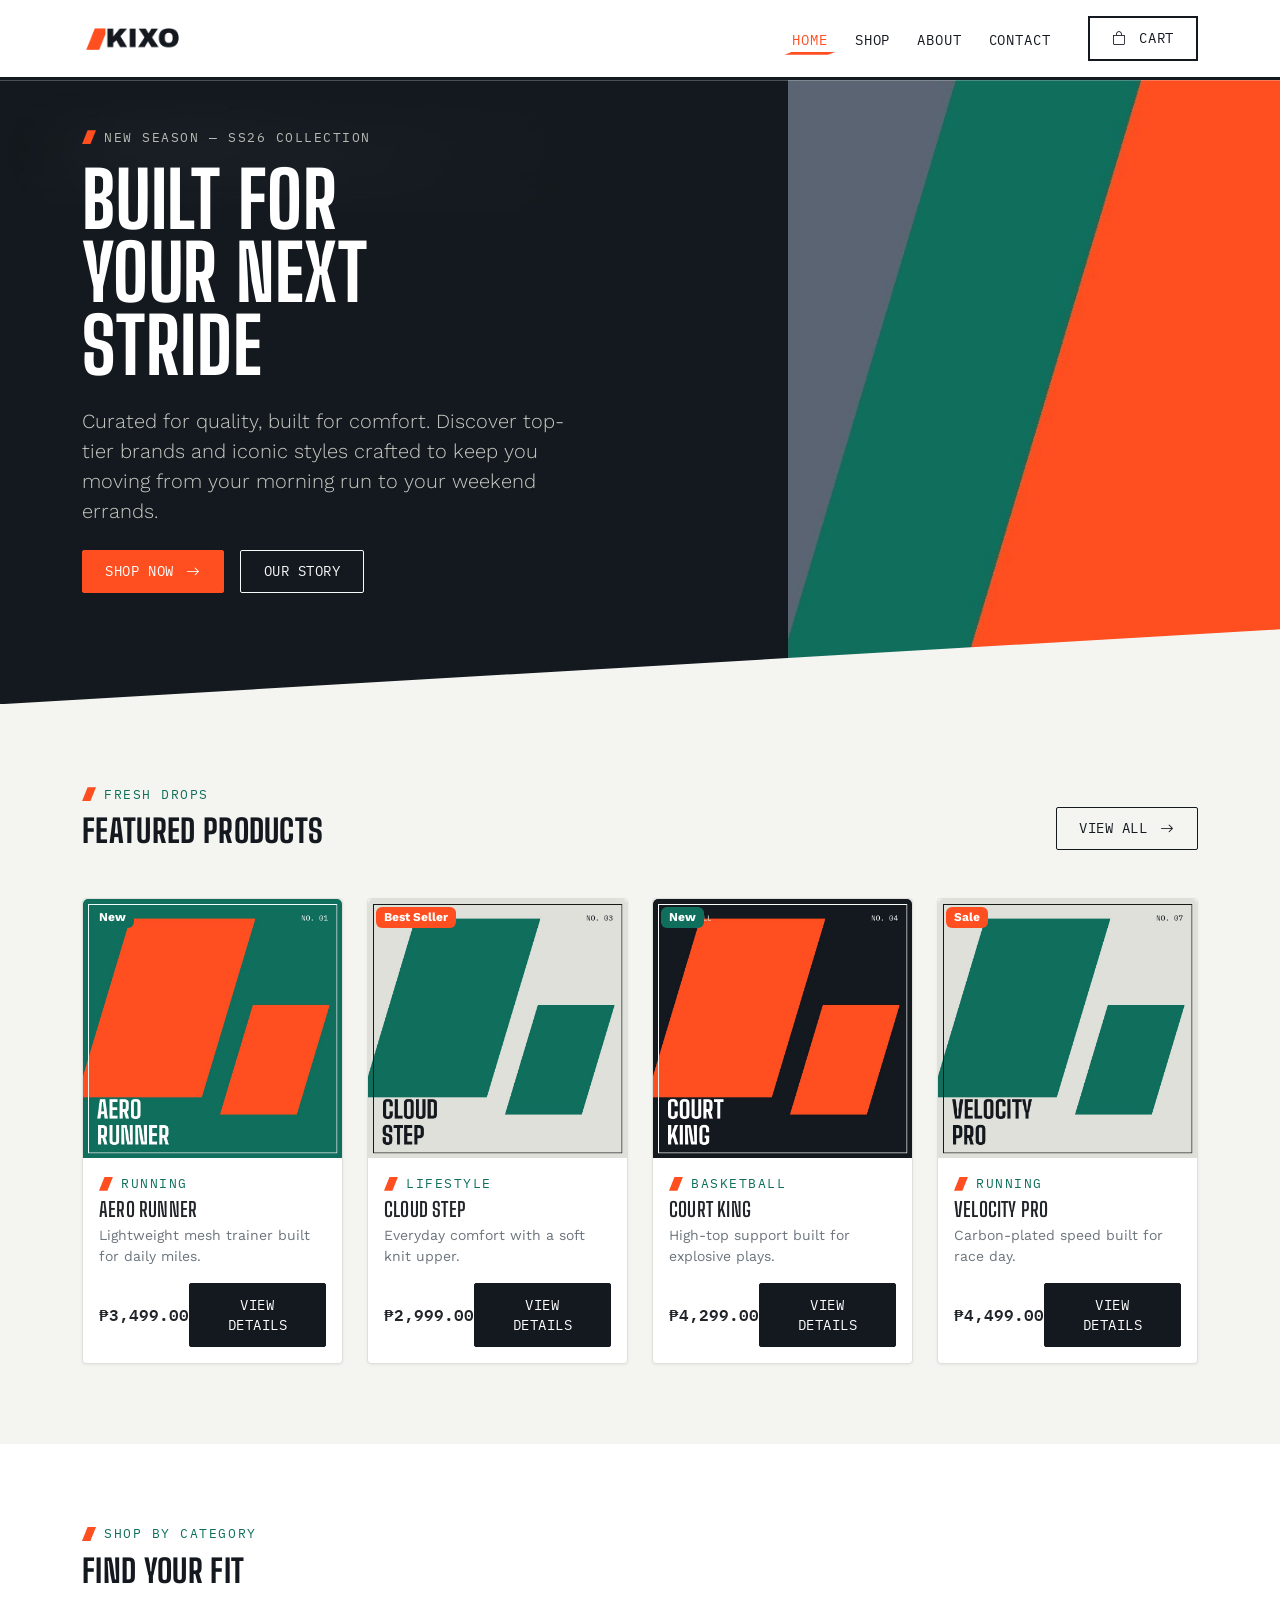
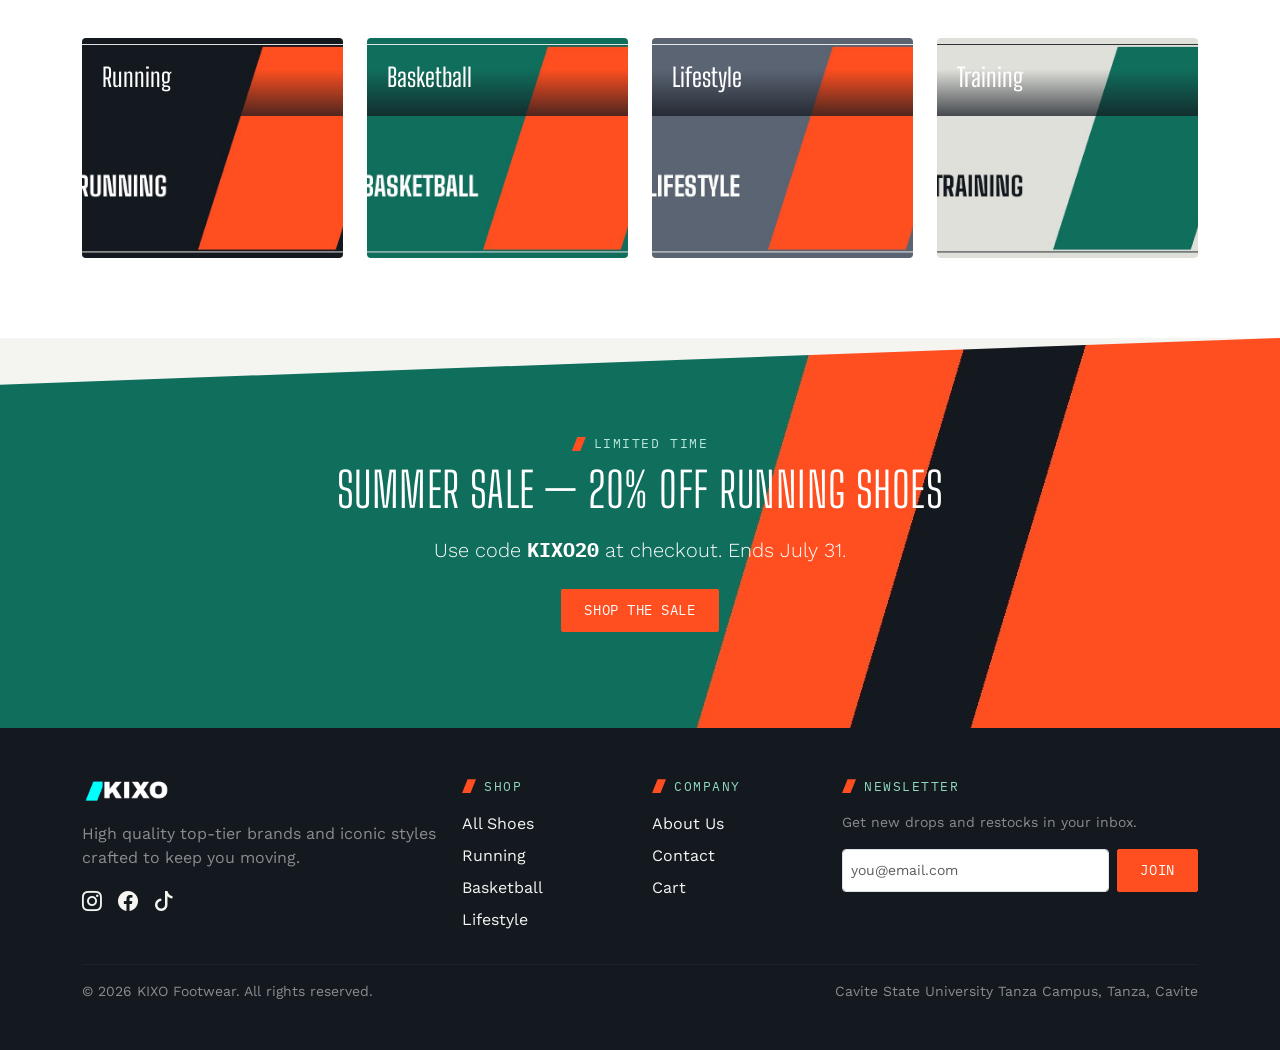
==== index.html @ 66698854 "2nd: Home Page" ====
<!DOCTYPE html>
<html lang="en">

<head>
    <meta charset="UTF-8">
    <meta name="viewport" content="width=device-width, initial-scale=1.0">
    <title>Home | KIXO</title>
    <link href="https://cdn.jsdelivr.net/npm/bootstrap@5.3.3/dist/css/bootstrap.min.css" rel="stylesheet">

    <!-- Bootstrap Icons -->
    <link href="https://cdn.jsdelivr.net/npm/bootstrap-icons@1.11.3/font/bootstrap-icons.css" rel="stylesheet">
    <!-- Google Fonts: Big Shoulders (display) / Work Sans (body) / IBM Plex Mono (labels, prices) -->
    <link rel="preconnect" href="https://fonts.googleapis.com">
    <link rel="preconnect" href="https://fonts.gstatic.com" crossorigin>
    <link
        href="https://fonts.googleapis.com/css2?family=Big+Shoulders:wght@600;700;900&family=Work+Sans:wght@400;500;600;700&family=IBM+Plex+Mono:wght@400;500;600;700&display=swap"
        rel="stylesheet">

    <!-- CSS -->
    <link rel="stylesheet" href="css/style.css">
</head>

<body class="d-flex flex-column min-vh-100">
    <nav class="navbar navbar-expand-lg navbar-stride sticky-top py-3">
        <div class="container">
            <a class="navbar-brand" href="index.html">
                <img src="images/logo.png" alt="KIXO home">
            </a>

            <button class="navbar-toggler d-lg-none border-0" type="button" data-bs-toggle="offcanvas"
                data-bs-target="#mobileNav" aria-controls="mobileNav" aria-label="Toggle navigation">
                <span class="navbar-toggler-icon"></span>
            </button>

            <div class="d-none d-lg-flex align-items-center ms-auto">
                <ul class="navbar-nav">
                    <li class="nav-item"><a class="nav-link active" aria-current="page" href="index.html">Home</a></li>
                    <li class="nav-item"><a class="nav-link" href="products.html">Shop</a></li>
                    <li class="nav-item"><a class="nav-link" href="about.html">About</a></li>
                    <li class="nav-item"><a class="nav-link" href="contact.html">Contact</a></li>
                </ul>
                <a href="cart.html" class="btn btn-outline-dark btn-cart btn-sm ms-4">
                    <i class="bi bi-bag me-1"></i> Cart
                </a>
            </div>
        </div>
    </nav>

    <div class="offcanvas offcanvas-end offcanvas-stride" tabindex="-1" id="mobileNav" aria-labelledby="mobileNavLabel">
        <div class="offcanvas-header">
            <h5 class="offcanvas-title display-font" id="mobileNavLabel">Menu</h5>
            <button type="button" class="btn-close" data-bs-dismiss="offcanvas" aria-label="Close"></button>
        </div>
        <div class="offcanvas-body">
            <ul class="navbar-nav">
                <li class="nav-item"><a class="nav-link active" aria-current="page" href="index.html">Home</a></li>
                <li class="nav-item"><a class="nav-link" href="products.html">Shop</a></li>
                <li class="nav-item"><a class="nav-link" href="about.html">About</a></li>
                <li class="nav-item"><a class="nav-link" href="contact.html">Contact</a></li>
                <li class="nav-item"><a class="nav-link" href="cart.html"><i class="bi bi-bag me-2"></i>Cart</a></li>
            </ul>
            <hr class="border-secondary">
            <div class="d-flex gap-3 fs-5">
                <a href="#" aria-label="Instagram"><i class="bi bi-instagram"></i></a>
                <a href="#" aria-label="Facebook"><i class="bi bi-facebook"></i></a>
                <a href="#" aria-label="TikTok"><i class="bi bi-tiktok"></i></a>
            </div>
        </div>
    </div>

    <!-- main -->
    <main>
        <!-- Hero Banner -->
        <section class="hero diagonal-b" style="background-image:url('images/banner.jpg');">
            <div class="container" style="min-height:560px;">
                <div class="row align-items-center" style="min-height:560px;">
                    <div class="col-lg-7">

                        <p class="eyebrow mb-3">New Season &mdash; SS26 Collection</p>

                        <h1 class="mb-4">Built For<br>Your Next<br>Stride</h1>
                        <p class="lead mb-4" style="max-width:32rem; color:#C9CBC3;">
                            Curated for quality, built for comfort. Discover top-tier brands and iconic styles crafted
                            to keep you moving from your morning run to your weekend errands.
                        </p>
                        <div class="d-flex flex-wrap gap-3">
                            <a href="products.html" class="btn btn-primary btn-lg">Shop Now <i
                                    class="bi bi-arrow-right ms-1"></i></a>
                            <a href="about.html" class="btn btn-outline-light btn-lg">Our Story</a>
                        </div>
                    </div>
                </div>
            </div>
        </section>

        <!-- Featured Products -->
        <section class="section-pad">
            <div class="container">
                <div class="d-flex justify-content-between align-items-end mb-5 flex-wrap gap-3">
                    <div>
                        <p class="eyebrow mb-2">Fresh Drops</p>
                        <h2 class="mb-0">Featured Products</h2>
                    </div>
                    <a href="products.html" class="btn btn-outline-dark">View All <i
                            class="bi bi-arrow-right ms-1"></i></a>
                </div>
                <div class="row g-4">
                    <div class="col-sm-6 col-lg-3 product-item">
                        <div class="card h-100">
                            <div class="position-relative">
                                <img src="images/product-images/product-1.jpg" class="card-img-top"
                                    alt="Aero Runner — Running shoe">
                                <span class="badge badge-court position-absolute top-0 start-0 m-2">New</span>
                            </div>
                            <div class="card-body d-flex flex-column">
                                <p class="eyebrow mb-1">Running</p>
                                <h3 class="h5 mb-1">Aero Runner</h3>
                                <p class="text-secondary small mb-3">Lightweight mesh trainer built for daily miles.</p>
                                <div class="mt-auto d-flex justify-content-between align-items-center">
                                    <span class="price fw-semibold">₱3,499.00</span>
                                    <a href="product-details.html" class="btn btn-dark btn-sm">View Details</a>
                                </div>
                            </div>
                        </div>
                    </div>

                    <div class="col-sm-6 col-lg-3 product-item">
                        <div class="card h-100">
                            <div class="position-relative">
                                <img src="images/product-images/product-3.jpg" class="card-img-top"
                                    alt="Cloud Step — Lifestyle shoe">
                                <span class="badge badge-signal position-absolute top-0 start-0 m-2">Best Seller</span>
                            </div>
                            <div class="card-body d-flex flex-column">
                                <p class="eyebrow mb-1">Lifestyle</p>
                                <h3 class="h5 mb-1">Cloud Step</h3>
                                <p class="text-secondary small mb-3">Everyday comfort with a soft knit upper.</p>
                                <div class="mt-auto d-flex justify-content-between align-items-center">
                                    <span class="price fw-semibold">₱2,999.00</span>
                                    <a href="product-details.html" class="btn btn-dark btn-sm">View Details</a>
                                </div>
                            </div>
                        </div>
                    </div>
                    <div class="col-sm-6 col-lg-3 product-item">
                        <div class="card h-100">
                            <div class="position-relative">
                                <img src="images/product-images/product-4.jpg" class="card-img-top"
                                    alt="Court King — Basketball shoe">
                                <span class="badge badge-court position-absolute top-0 start-0 m-2">New</span>
                            </div>
                            <div class="card-body d-flex flex-column">
                                <p class="eyebrow mb-1">Basketball</p>
                                <h3 class="h5 mb-1">Court King</h3>
                                <p class="text-secondary small mb-3">High-top support built for explosive plays.</p>
                                <div class="mt-auto d-flex justify-content-between align-items-center">
                                    <span class="price fw-semibold">₱4,299.00</span>
                                    <a href="product-details.html" class="btn btn-dark btn-sm">View Details</a>
                                </div>
                            </div>
                        </div>
                    </div>
                    <div class="col-sm-6 col-lg-3 product-item">
                        <div class="card h-100">
                            <div class="position-relative">
                                <img src="images/product-images/product-7.jpg" class="card-img-top"
                                    alt="Velocity Pro — Running shoe">
                                <span class="badge badge-signal position-absolute top-0 start-0 m-2">Sale</span>
                            </div>
                            <div class="card-body d-flex flex-column">
                                <p class="eyebrow mb-1">Running</p>
                                <h3 class="h5 mb-1">Velocity Pro</h3>
                                <p class="text-secondary small mb-3">Carbon-plated speed built for race day.</p>
                                <div class="mt-auto d-flex justify-content-between align-items-center">
                                    <span class="price fw-semibold">₱4,499.00</span>
                                    <a href="product-details.html" class="btn btn-dark btn-sm">View Details</a>
                                </div>
                            </div>
                        </div>
                    </div>
                </div>
            </div>
        </section>

        <!-- Product Categories -->
        <section class="section-pad bg-white">
            <div class="container">
                <p class="eyebrow mb-2">Shop By Category</p>
                <h2 class="mb-5">Find Your Fit</h2>
                <div class="row g-4">
                    <div class="col-sm-6 col-lg-3">
                        <a href="products.html" class="text-decoration-none">
                            <div class="category-card">
                                <img src="images/categories/category-running.jpg" alt="Running shoes">
                                <div class="category-label"><span>Running</span></div>
                            </div>
                        </a>
                    </div>
                    <div class="col-sm-6 col-lg-3">
                        <a href="products.html" class="text-decoration-none">
                            <div class="category-card">
                                <img src="images/categories/category-basketball.jpg" alt="Basketball shoes">
                                <div class="category-label"><span>Basketball</span></div>
                            </div>
                        </a>
                    </div>
                    <div class="col-sm-6 col-lg-3">
                        <a href="products.html" class="text-decoration-none">
                            <div class="category-card">
                                <img src="images/categories/category-lifestyle.jpg" alt="Lifestyle shoes">
                                <div class="category-label"><span>Lifestyle</span></div>
                            </div>
                        </a>
                    </div>
                    <div class="col-sm-6 col-lg-3">
                        <a href="products.html" class="text-decoration-none">
                            <div class="category-card">
                                <img src="images/categories/category-training.jpg" alt="Training shoes">
                                <div class="category-label"><span>Training</span></div>
                            </div>
                        </a>
                    </div>
                </div>
            </div>
        </section>

        <!-- Promotional Banner -->
        <section class="promo-banner diagonal-t py-5" style="background-image:url('images/promo-banner.jpg');">
            <div class="container text-center py-5">
                <p class="eyebrow mb-2" style="color:#B9E8DC;">Limited Time</p>
                <h2 class="display-5 mb-3">Summer Sale &mdash; 20% Off Running Shoes</h2>
                <p class="lead mb-4">Use code <span class="mono fw-bold">KIXO20</span> at checkout. Ends July 31.</p>
                <a href="products.html" class="btn btn-primary btn-lg">Shop The Sale</a>
            </div>
        </section>
    </main>

    <footer class="footer-stride py-5 mt-auto">
        <div class="container">
            <div class="row gy-4">
                <div class="col-lg-4">
                    <img src="images/logo.png" class="footer-brand mb-3" alt="KIXO">
                    <p class="text-white-50">High quality top-tier brands and iconic styles crafted to keep you moving.
                    </p>
                    <div class="d-flex gap-3 fs-5">
                        <a href="#" aria-label="Instagram"><i class="bi bi-instagram"></i></a>
                        <a href="#" aria-label="Facebook"><i class="bi bi-facebook"></i></a>
                        <a href="#" aria-label="TikTok"><i class="bi bi-tiktok"></i></a>
                    </div>
                </div>
                <div class="col-lg-2 col-6">
                    <p class="eyebrow mb-3">Shop</p>
                    <ul class="list-unstyled d-flex flex-column gap-2">
                        <li><a href="products.html" class="text-decoration-none">All Shoes</a></li>
                        <li><a href="products.html" class="text-decoration-none">Running</a></li>
                        <li><a href="products.html" class="text-decoration-none">Basketball</a></li>
                        <li><a href="products.html" class="text-decoration-none">Lifestyle</a></li>
                    </ul>
                </div>
                <div class="col-lg-2 col-6">
                    <p class="eyebrow mb-3">Company</p>
                    <ul class="list-unstyled d-flex flex-column gap-2">
                        <li><a href="about.html" class="text-decoration-none">About Us</a></li>
                        <li><a href="contact.html" class="text-decoration-none">Contact</a></li>
                        <li><a href="cart.html" class="text-decoration-none">Cart</a></li>
                    </ul>
                </div>
                <div class="col-lg-4">
                    <p class="eyebrow mb-3">Newsletter</p>
                    <p class="text-white-50 small">Get new drops and restocks in your inbox.</p>
                    <form class="d-flex gap-2" onsubmit="return false;">
                        <label for="newsletterEmail" class="visually-hidden">Email address</label>
                        <input type="email" id="newsletterEmail" class="form-control form-control-sm"
                            placeholder="you@email.com">
                        <button class="btn btn-primary btn-sm text-nowrap">Join</button>
                    </form>
                </div>
            </div>
            <hr>
            <div class="d-flex flex-column flex-md-row justify-content-between small text-white-50 gap-2">
                <p class="mb-0">&copy; 2026 KIXO Footwear. All rights reserved.</p>
                <p class="mb-0">Cavite State University Tanza Campus, Tanza, Cavite</p>
            </div>
        </div>
    </footer>

    <!-- JS scripts -->
    <script src="https://cdn.jsdelivr.net/npm/bootstrap@5.3.3/dist/js/bootstrap.bundle.min.js"></script>
    <script src="js/script.js"></script>
</body>

</html>
---- css/style.css ----
/* Main colors and fonts theme */
:root{
  --ink:    #14181F;   /* primary text / dark surfaces   */
  --cloud:  #F4F5F1;   /* page background                */
  --signal: #FF4E1F;   /* primary accent / CTAs           */
  --court:  #0F6F5C;   /* secondary accent / categories   */
  --steel:  #5B6472;   /* muted text / borders            */
  --chalk:  #FFFFFF;   /* card surfaces                   */
  --fog:    #DEE0D9;   /* light neutral surface           */

  --font-display: 'Big Shoulders', sans-serif;
  --font-body: 'Work Sans', sans-serif;
  --font-mono: 'IBM Plex Mono', monospace;
}

/* Base */
body{
  font-family: var(--font-body);
  background-color: var(--cloud);
  color: var(--ink);
}

h1,h2,h3,h4,h5,.display-font{
  font-family: var(--font-display);
  font-weight: 700;
  text-transform: uppercase;
  letter-spacing: .01em;
}

.eyebrow{
  font-family: var(--font-mono);
  font-size: .8rem;
  letter-spacing: .12em;
  text-transform: uppercase;
  color: var(--court);
  display: inline-flex;
  align-items: center;
  gap: .5rem;
}
.eyebrow::before{
  content: "";
  display: inline-block;
  width: 14px;
  height: 14px;
  background: var(--signal);
  clip-path: polygon(0 100%, 40% 0, 100% 0, 60% 100%);
}

.price, .mono{
  font-family: var(--font-mono);
}

.text-signal{ color: var(--signal) !important; }

a{ color: var(--court); }
a:hover{ color: var(--signal); }

:focus-visible{
  outline: 3px solid var(--signal);
  outline-offset: 2px;
}

@media (prefers-reduced-motion: reduce){
  *{ animation-duration: .001ms !important; transition-duration: .001ms !important; }
}

/* Signature diagonal motif (used in hero / promo / dividers) */

.diagonal-b{
  clip-path: polygon(0 0, 100% 0, 100% 88%, 0 100%);
}
.diagonal-t{
  clip-path: polygon(0 12%, 100% 0, 100% 100%, 0 100%);
}

.chevron{
  display: inline-block;
  width: 1em;
  height: 1em;
  background: currentColor;
  clip-path: polygon(0 100%, 40% 0, 100% 0, 60% 100%);
}

/* Navbar */
.navbar-stride{
  background-color: var(--chalk);
  border-bottom: 3px solid var(--ink);
}
.navbar-stride .navbar-brand img{ height: 34px; }
.navbar-stride .nav-link{
  font-family: var(--font-mono);
  font-size: .85rem;
  letter-spacing: .06em;
  text-transform: uppercase;
  color: var(--ink);
  position: relative;
  margin: 0 .35rem;
  padding-bottom: .25rem !important;
}
.navbar-stride .nav-link:hover{ color: var(--signal); }
.navbar-stride .nav-link.active{ color: var(--signal); }
.navbar-stride .nav-link.active::after{
  content: "";
  position: absolute;
  left: 0; bottom: 0;
  width: 100%;
  height: 3px;
  background: var(--signal);
  clip-path: polygon(0 100%, 15% 0, 100% 0, 85% 100%);
}
.navbar-stride .btn-cart{
  border: 2px solid var(--ink);
  border-radius: 0;
}

/* Offcanvas mobile nav */
.offcanvas-stride{
  background-color: var(--ink);
  color: var(--cloud);
  width: 300px;
}
.offcanvas-stride .nav-link{
  font-family: var(--font-mono);
  color: var(--cloud);
  font-size: 1rem;
  letter-spacing: .04em;
  text-transform: uppercase;
  padding: .75rem 0;
  border-bottom: 1px solid rgba(244,245,241,.12);
}
.offcanvas-stride .nav-link:hover,
.offcanvas-stride .nav-link.active{ color: var(--signal); }
.offcanvas-stride .btn-close{ filter: invert(1); }

/* Buttons */
.btn{
  border-radius: 2px;
  font-family: var(--font-mono);
  letter-spacing: .04em;
  text-transform: uppercase;
  font-size: .85rem;
  padding: .65rem 1.4rem;
}
.btn-primary{
  background-color: var(--signal);
  border-color: var(--signal);
}
.btn-primary:hover,
.btn-primary:focus{
  background-color: #E0430F;
  border-color: #E0430F;
}
.btn-dark{
  background-color: var(--ink);
  border-color: var(--ink);
}
.btn-outline-dark{
  border-color: var(--ink);
  color: var(--ink);
}
.btn-outline-dark:hover{
  background-color: var(--ink);
}

/*  Hero */
.hero{
  background-color: var(--ink);
  color: var(--chalk);
  background-size: cover;
  background-position: left center;
  padding-bottom: 4rem;
}
.hero .eyebrow{ color: #B7BAB2; }
.hero .eyebrow::before{ background: var(--signal); }
.hero h1{
  font-size: clamp(2.75rem, 6vw, 5.25rem);
  line-height: .95;
}

/* Cards — products, categories, about */
.card{
  border: 1px solid var(--fog);
  border-radius: 4px;
  background-color: var(--chalk);
  box-shadow: 0 1px 3px rgba(20,24,31,.06);
  transition: transform .15s ease, box-shadow .15s ease;
}
.card:hover{
  transform: translateY(-4px);
  box-shadow: 0 10px 24px rgba(20,24,31,.12);
}
.card-img-top{
  aspect-ratio: 1 / 1;
  object-fit: cover;
}

.badge-signal{ background-color: var(--signal); color: var(--chalk); }
.badge-court{ background-color: var(--court); color: var(--chalk); }

.category-card{
  position: relative;
  border-radius: 4px;
  overflow: hidden;
  min-height: 220px;
}
.category-card img{
  width: 100%; height: 100%; object-fit: cover;
  position: absolute; inset: 0; z-index: 0;
}
.category-card .category-label{
  position: relative; z-index: 1;
  height: 100%;
  display: flex; align-items: flex-end;
  padding: 1.25rem;
  background: linear-gradient(0deg, rgba(20,24,31,.75), rgba(20,24,31,0) 60%);
}
.category-card .category-label span{
  color: var(--chalk);
  font-family: var(--font-display);
  font-size: 1.6rem;
}

/* Promo banner  */
.promo-banner{
  background-color: var(--court);
  color: var(--chalk);
  background-size: cover;
  background-position: center;
}

/* Footer */
.footer-stride{
  background-color: var(--ink);
  color: var(--cloud);
}
.footer-stride a{ color: var(--cloud); }
.footer-stride a:hover{ color: var(--signal); }
.footer-stride .footer-brand{
  height: 30px;
  filter: invert(1) brightness(2);
}
.footer-stride .eyebrow{ color: #8FD9C4; }
.footer-stride .eyebrow::before{ background: var(--signal); }
.footer-stride hr{ border-color: rgba(244,245,241,.15); }

/* Util */
.section-pad{ padding-top: 5rem; padding-bottom: 5rem; }
@media (max-width: 767.98px){
  .section-pad{ padding-top: 3rem; padding-bottom: 3rem; }
}
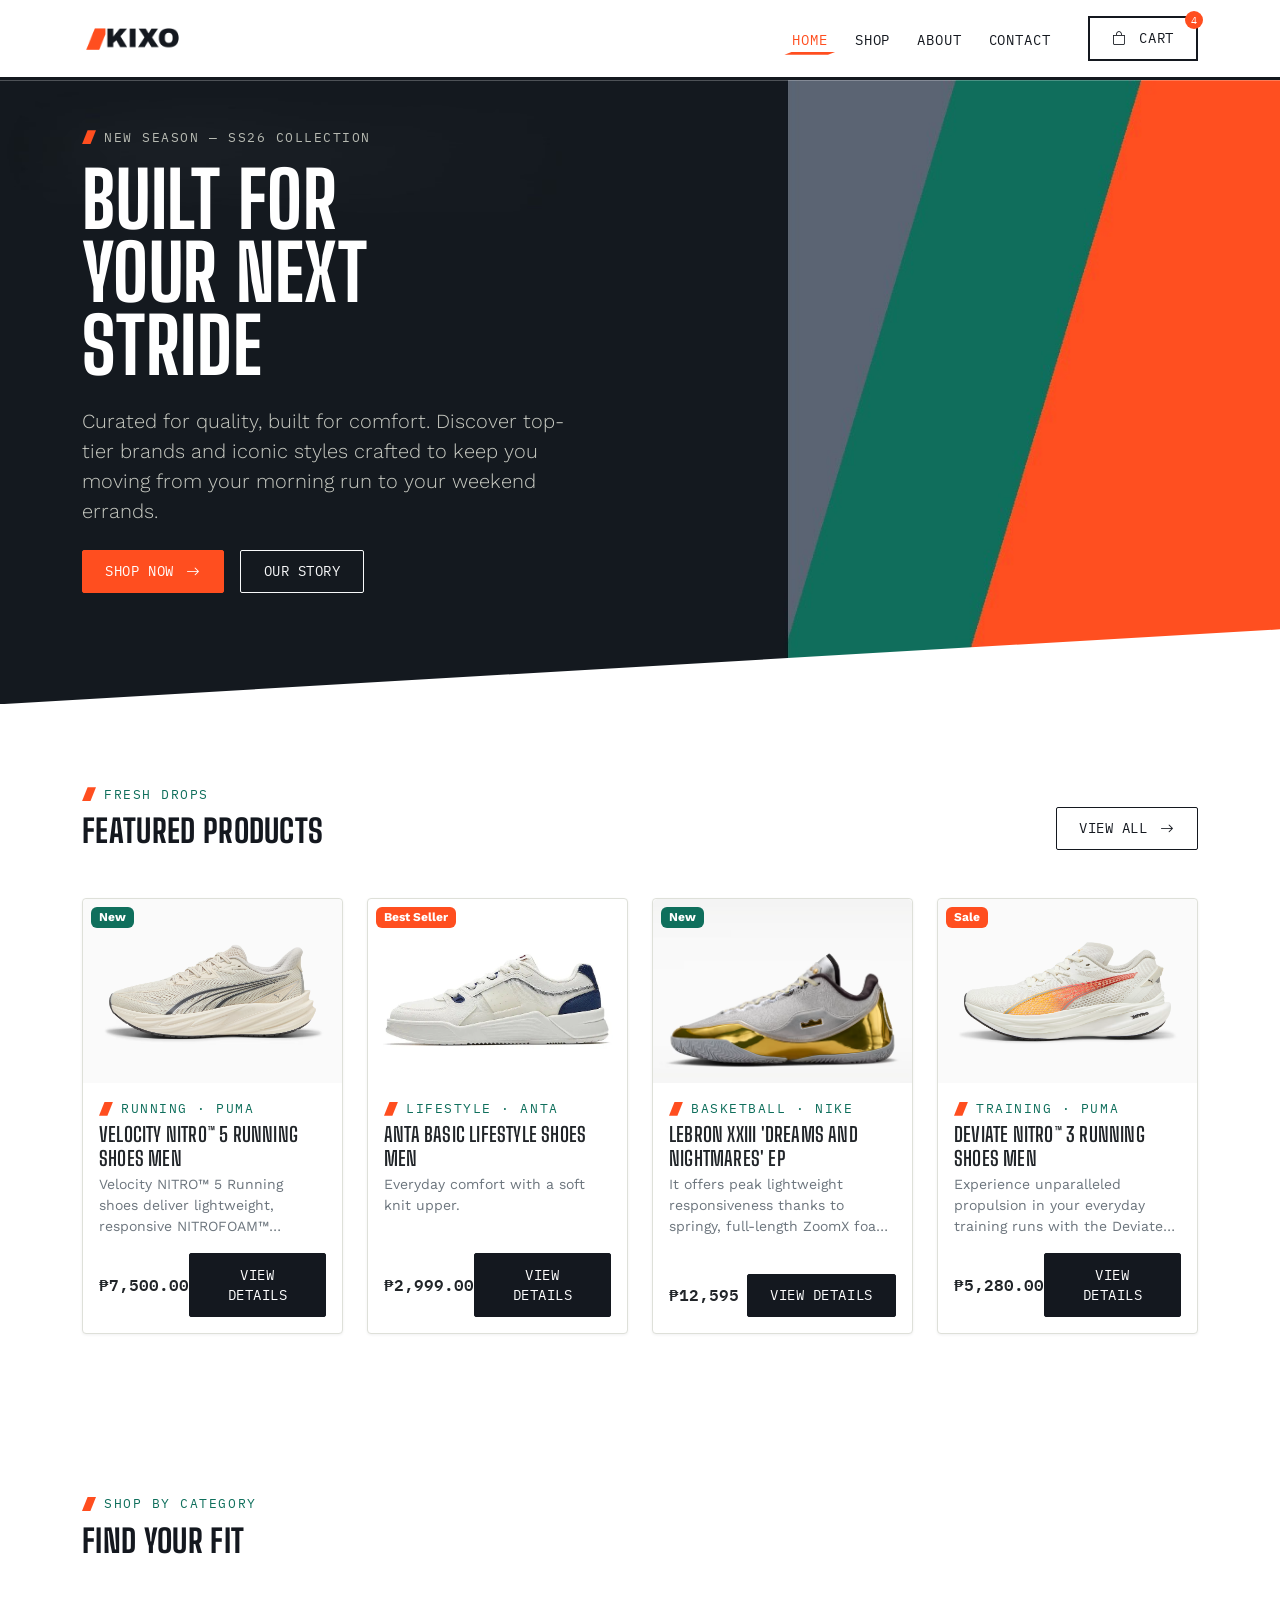
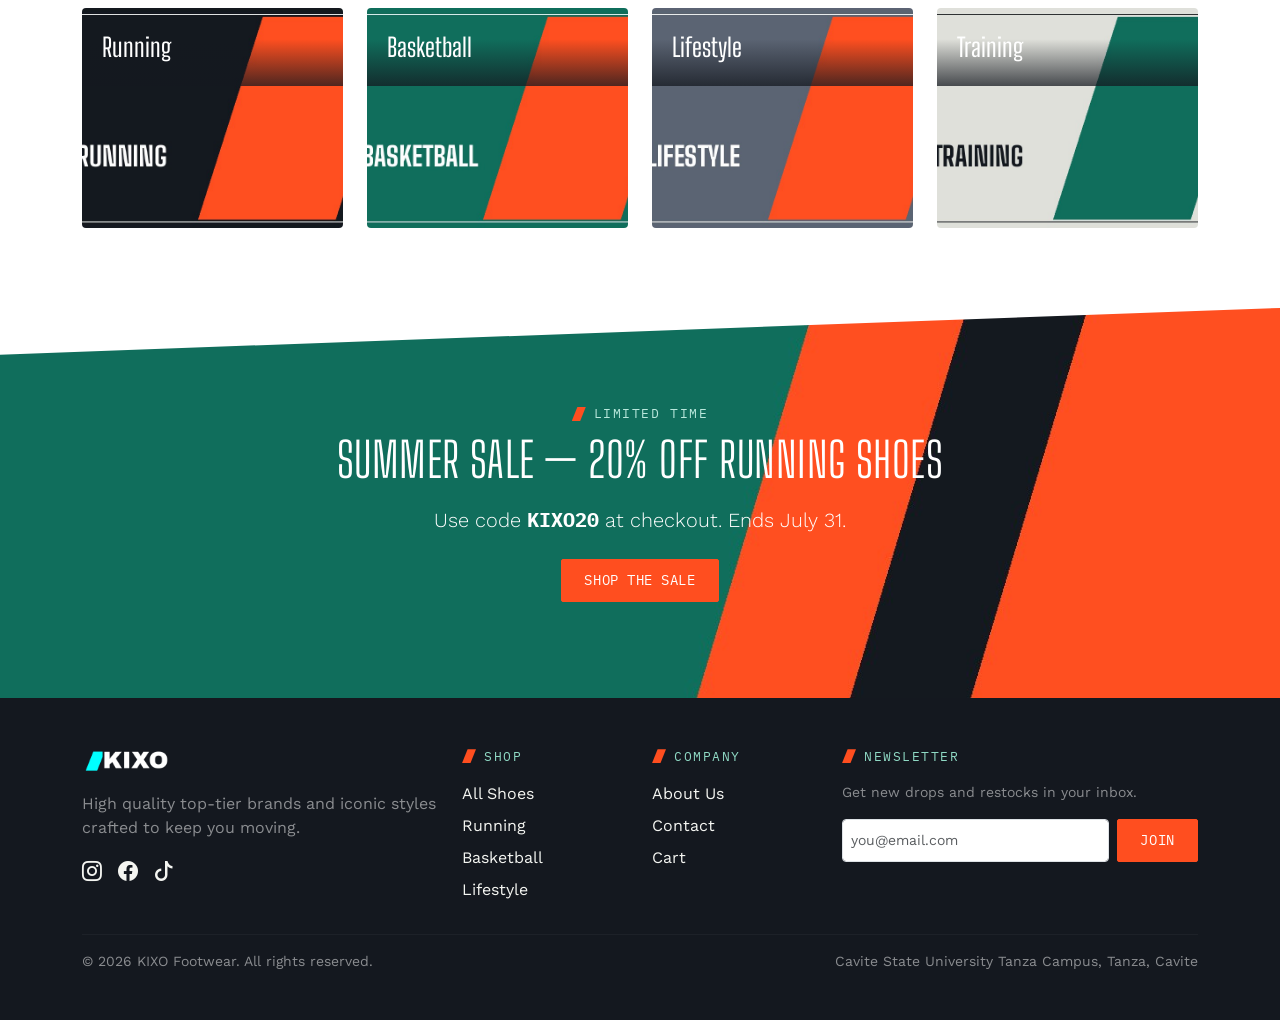
==== commit d74c681f: "9th Commit: Huge Changes & New Features" ====
--- a/index.html
+++ b/index.html
@@ -20,7 +20,7 @@
     <link rel="stylesheet" href="css/style.css">
 </head>
 
-<body class="d-flex flex-column min-vh-100">
+<body class="d-flex flex-column min-vh-100 page-home">
     <nav class="navbar navbar-expand-lg navbar-stride sticky-top py-3">
         <div class="container">
             <a class="navbar-brand" href="index.html">
@@ -41,6 +41,7 @@
                 </ul>
                 <a href="cart.html" class="btn btn-outline-dark btn-cart btn-sm ms-4">
                     <i class="bi bi-bag me-1"></i> Cart
+                    <span id="navCartCount" class="cart-count-badge"></span>
                 </a>
             </div>
         </div>
@@ -108,16 +109,20 @@
                     <div class="col-sm-6 col-lg-3 product-item">
                         <div class="card h-100">
                             <div class="position-relative">
-                                <img src="images/product-images/product-1.jpg" class="card-img-top"
-                                    alt="Aero Runner — Running shoe">
+                                <img src="images/product-images/puma1.png" class="card-img-top"
+                                    alt="Puma — Running shoe">
                                 <span class="badge badge-court position-absolute top-0 start-0 m-2">New</span>
                             </div>
                             <div class="card-body d-flex flex-column">
-                                <p class="eyebrow mb-1">Running</p>
-                                <h3 class="h5 mb-1">Aero Runner</h3>
-                                <p class="text-secondary small mb-3">Lightweight mesh trainer built for daily miles.</p>
+                                <p class="eyebrow mb-1">Running · Puma</p>
+                                <h3 class="h5 mb-1">Velocity NITRO™ 5 Running Shoes Men</h3>
+                                <p class="text-secondary small mb-3">Velocity NITRO™ 5 Running shoes deliver
+                                    lightweight, responsive NITROFOAM™
+                                    cushioning on daily runs, no matter your pace or distance. Engineered mesh helps
+                                    keep feet cool, and a
+                                    PUMAGRIP outsole helps you push off with confidence.</p>
                                 <div class="mt-auto d-flex justify-content-between align-items-center">
-                                    <span class="price fw-semibold">₱3,499.00</span>
+                                    <span class="price fw-semibold">₱7,500.00</span>
                                     <a href="product-details.html" class="btn btn-dark btn-sm">View Details</a>
                                 </div>
                             </div>
@@ -127,13 +132,13 @@
                     <div class="col-sm-6 col-lg-3 product-item">
                         <div class="card h-100">
                             <div class="position-relative">
-                                <img src="images/product-images/product-3.jpg" class="card-img-top"
-                                    alt="Cloud Step — Lifestyle shoe">
+                                <img src="images/product-images/anta5.png" class="card-img-top"
+                                    alt="Anta— Lifestyle shoe">
                                 <span class="badge badge-signal position-absolute top-0 start-0 m-2">Best Seller</span>
                             </div>
                             <div class="card-body d-flex flex-column">
-                                <p class="eyebrow mb-1">Lifestyle</p>
-                                <h3 class="h5 mb-1">Cloud Step</h3>
+                                <p class="eyebrow mb-1">Lifestyle · Anta</p>
+                                <h3 class="h5 mb-1">ANTA Basic Lifestyle Shoes Men</h3>
                                 <p class="text-secondary small mb-3">Everyday comfort with a soft knit upper.</p>
                                 <div class="mt-auto d-flex justify-content-between align-items-center">
                                     <span class="price fw-semibold">₱2,999.00</span>
@@ -145,16 +150,18 @@
                     <div class="col-sm-6 col-lg-3 product-item">
                         <div class="card h-100">
                             <div class="position-relative">
-                                <img src="images/product-images/product-4.jpg" class="card-img-top"
-                                    alt="Court King — Basketball shoe">
+                                <img src="images/product-images/nike3.png" class="card-img-top"
+                                    alt="Nike — Basketball shoe">
                                 <span class="badge badge-court position-absolute top-0 start-0 m-2">New</span>
                             </div>
                             <div class="card-body d-flex flex-column">
-                                <p class="eyebrow mb-1">Basketball</p>
-                                <h3 class="h5 mb-1">Court King</h3>
-                                <p class="text-secondary small mb-3">High-top support built for explosive plays.</p>
+                                <p class="eyebrow mb-1">Basketball · Nike</p>
+                                <h3 class="h5 mb-1">LeBron XXIII 'Dreams and Nightmares' EP</h3>
+                                <p class="text-secondary small mb-3">It offers peak lightweight responsiveness thanks to
+                                    springy, full-length ZoomX
+                                    foam—perfect for the high speed demands of the modern game.</p>
                                 <div class="mt-auto d-flex justify-content-between align-items-center">
-                                    <span class="price fw-semibold">₱4,299.00</span>
+                                    <span class="price fw-semibold">₱12,595</span>
                                     <a href="product-details.html" class="btn btn-dark btn-sm">View Details</a>
                                 </div>
                             </div>
@@ -163,16 +170,20 @@
                     <div class="col-sm-6 col-lg-3 product-item">
                         <div class="card h-100">
                             <div class="position-relative">
-                                <img src="images/product-images/product-7.jpg" class="card-img-top"
-                                    alt="Velocity Pro — Running shoe">
+                                <img src="images/product-images/puma8.png" class="card-img-top"
+                                    alt="Puma — Training shoe">
                                 <span class="badge badge-signal position-absolute top-0 start-0 m-2">Sale</span>
                             </div>
                             <div class="card-body d-flex flex-column">
-                                <p class="eyebrow mb-1">Running</p>
-                                <h3 class="h5 mb-1">Velocity Pro</h3>
-                                <p class="text-secondary small mb-3">Carbon-plated speed built for race day.</p>
+                                <p class="eyebrow mb-1">Training · Puma</p>
+                                <h3 class="h5 mb-1">Deviate NITRO™ 3 Running Shoes Men</h3>
+                                <p class="text-secondary small mb-3">Experience unparalleled propulsion in your everyday
+                                    training runs with the Deviate NITRO™ 3,
+                                    featuring PWRPLATE technology and NITRO™ foam.
+                                    These highly responsive running shoes deliver a snappy ride, infusing speed into
+                                    every stride.</p>
                                 <div class="mt-auto d-flex justify-content-between align-items-center">
-                                    <span class="price fw-semibold">₱4,499.00</span>
+                                    <span class="price fw-semibold">₱5,280.00</span>
                                     <a href="product-details.html" class="btn btn-dark btn-sm">View Details</a>
                                 </div>
                             </div>
@@ -189,7 +200,7 @@
                 <h2 class="mb-5">Find Your Fit</h2>
                 <div class="row g-4">
                     <div class="col-sm-6 col-lg-3">
-                        <a href="products.html" class="text-decoration-none">
+                        <a href="products.html?category=running" class="text-decoration-none">
                             <div class="category-card">
                                 <img src="images/categories/category-running.jpg" alt="Running shoes">
                                 <div class="category-label"><span>Running</span></div>
@@ -197,7 +208,7 @@
                         </a>
                     </div>
                     <div class="col-sm-6 col-lg-3">
-                        <a href="products.html" class="text-decoration-none">
+                        <a href="products.html?category=basketball" class="text-decoration-none">
                             <div class="category-card">
                                 <img src="images/categories/category-basketball.jpg" alt="Basketball shoes">
                                 <div class="category-label"><span>Basketball</span></div>
@@ -205,7 +216,7 @@
                         </a>
                     </div>
                     <div class="col-sm-6 col-lg-3">
-                        <a href="products.html" class="text-decoration-none">
+                        <a href="products.html?category=lifestyle" class="text-decoration-none">
                             <div class="category-card">
                                 <img src="images/categories/category-lifestyle.jpg" alt="Lifestyle shoes">
                                 <div class="category-label"><span>Lifestyle</span></div>
@@ -213,7 +224,7 @@
                         </a>
                     </div>
                     <div class="col-sm-6 col-lg-3">
-                        <a href="products.html" class="text-decoration-none">
+                        <a href="products.html?category=training" class="text-decoration-none">
                             <div class="category-card">
                                 <img src="images/categories/category-training.jpg" alt="Training shoes">
                                 <div class="category-label"><span>Training</span></div>
@@ -286,6 +297,9 @@
 
     <!-- JS scripts -->
     <script src="https://cdn.jsdelivr.net/npm/bootstrap@5.3.3/dist/js/bootstrap.bundle.min.js"></script>
+    <script src="js/products-data.js"></script>
+    <script src="js/cart.js"></script>
+    <script src="js/product-links.js"></script>
     <script src="js/script.js"></script>
 </body>
 
--- a/css/style.css
+++ b/css/style.css
@@ -7,10 +7,19 @@
   --steel:  #5B6472;   /* muted text / borders            */
   --chalk:  #FFFFFF;   /* card surfaces                   */
   --fog:    #DEE0D9;   /* light neutral surface           */
+  --white:  #FFFFFF;   /* white                           */
 
   --font-display: 'Big Shoulders', sans-serif;
   --font-body: 'Work Sans', sans-serif;
   --font-mono: 'IBM Plex Mono', monospace;
+
+  /*
+   * Product cards (Featured on Home + Shop grid): fixed height is customizable.
+   * Change --product-card-height to make every product card taller or shorter.
+   * Optional: --product-card-image-height sets the photo area inside each card.
+   */
+  --product-card-height: 26rem;
+  --product-card-image-height: 11.5rem;
 }
 
 /* Base */
@@ -18,6 +27,11 @@
   font-family: var(--font-body);
   background-color: var(--cloud);
   color: var(--ink);
+}
+
+/* Home page only: pure white background instead of the default cloud tint */
+body.page-home{
+  background-color: var(--chalk);
 }
 
 h1,h2,h3,h4,h5,.display-font{
@@ -111,6 +125,23 @@
 .navbar-stride .btn-cart{
   border: 2px solid var(--ink);
   border-radius: 0;
+  position: relative;
+}
+.cart-count-badge{
+  position: absolute;
+  top: -7px;
+  right: -7px;
+  min-width: 18px;
+  height: 18px;
+  padding: 0 4px;
+  border-radius: 999px;
+  background-color: var(--signal);
+  color: var(--chalk);
+  font-family: var(--font-mono);
+  font-size: .65rem;
+  line-height: 18px;
+  text-align: center;
+  display: none;
 }
 
 /* Offcanvas mobile nav */
@@ -192,6 +223,87 @@
 .card-img-top{
   aspect-ratio: 1 / 1;
   object-fit: cover;
+}
+
+/* Product grid — index.html featured + products.html shop */
+.product-item > .card{
+  height: var(--product-card-height);
+  display: flex;
+  flex-direction: column;
+  overflow: hidden;
+}
+.product-item > .card > .position-relative{
+  flex-shrink: 0;
+}
+.product-item .card-img-top{
+  height: var(--product-card-image-height);
+  aspect-ratio: unset;
+  width: 100%;
+  object-fit: cover;
+}
+.product-item .card-body{
+  flex: 1 1 auto;
+  min-height: 0;
+}
+.product-item .card-body > h3{
+  display: -webkit-box;
+  -webkit-box-orient: vertical;
+  -webkit-line-clamp: 2;
+  overflow: hidden;
+}
+.product-item .card-body > p.text-secondary{
+  display: -webkit-box;
+  -webkit-box-orient: vertical;
+  -webkit-line-clamp: 3;
+  overflow: hidden;
+  margin-bottom: 0.75rem;
+}
+
+/* Product details — large image */
+#productDetailRoot .col-lg-6:first-child > div.rounded{
+  border: 3px solid var(--signal);
+}
+
+/* Product details — size picker */
+.product-size-picker{
+  padding: 1rem 1.1rem;
+  border: 1px solid var(--fog);
+  border-radius: 4px;
+  background-color: var(--chalk);
+}
+.size-region-group .btn{
+  font-family: var(--font-mono);
+  font-size: .75rem;
+  letter-spacing: .08em;
+  min-width: 3.25rem;
+}
+.size-option-btn{
+  min-width: 2.85rem;
+  padding: .5rem .65rem;
+  font-family: var(--font-mono);
+  font-size: .85rem;
+  line-height: 1;
+  border: 1px solid var(--fog);
+  border-radius: 4px;
+  background-color: var(--cloud);
+  color: var(--ink);
+  transition: border-color .15s ease, background-color .15s ease, color .15s ease;
+}
+.size-option-btn:hover{
+  border-color: var(--steel);
+  background-color: var(--chalk);
+}
+.size-option-btn.active{
+  border-color: var(--ink);
+  background-color: var(--ink);
+  color: var(--chalk);
+}
+.size-option-btn:focus-visible{
+  outline: 3px solid var(--signal);
+  outline-offset: 2px;
+}
+#sizeSelectionHint.is-warning{
+  color: var(--signal);
 }
 
 .badge-signal{ background-color: var(--signal); color: var(--chalk); }
@@ -228,6 +340,23 @@
   background-position: center;
 }
 
+/* Cart table */
+
+.table-cart th{
+  font-family: var(--font-mono);
+  font-size: .75rem;
+  text-transform: uppercase;
+  letter-spacing: .08em;
+  color: var(--steel);
+  border-bottom-width: 2px;
+}
+.table-cart td{ vertical-align: middle; }
+.cart-thumb{
+  width: 72px; height: 72px;
+  object-fit: cover;
+  border-radius: 4px;
+}
+
 /* Footer */
 .footer-stride{
   background-color: var(--ink);
